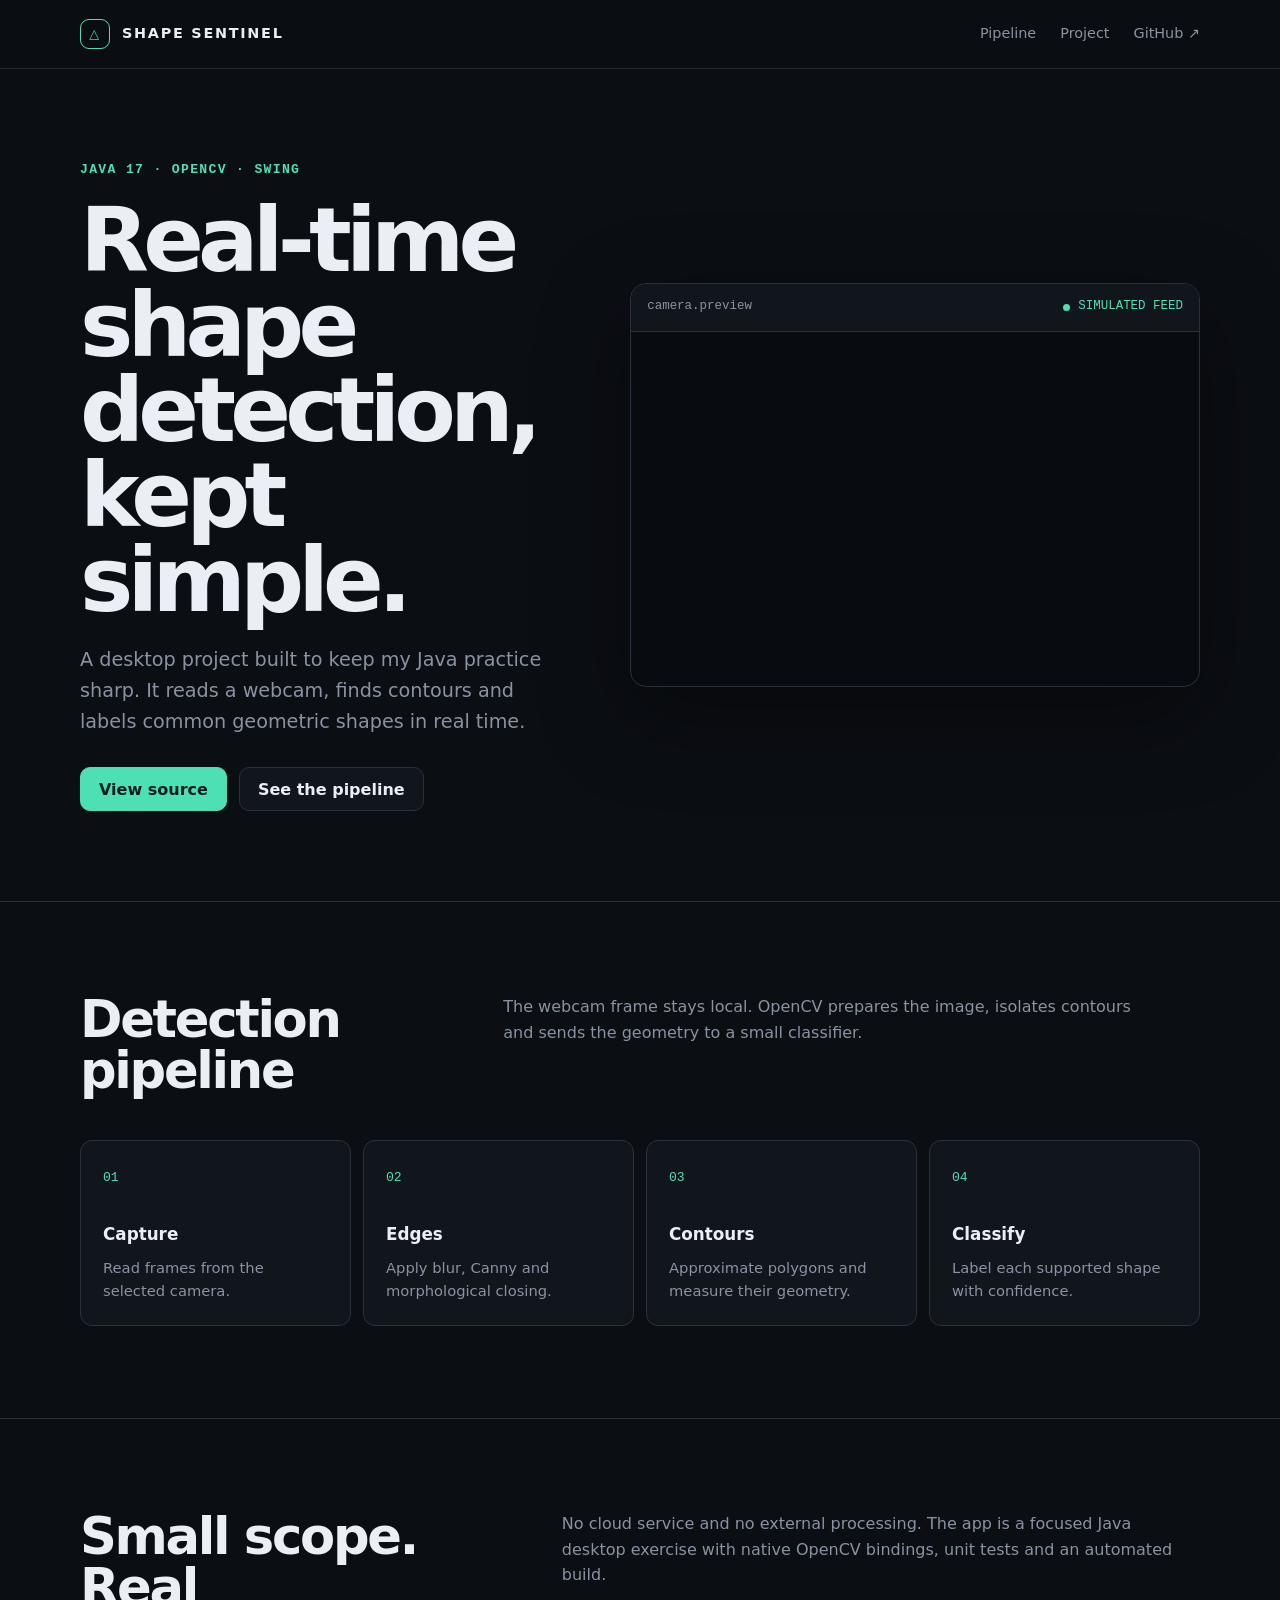
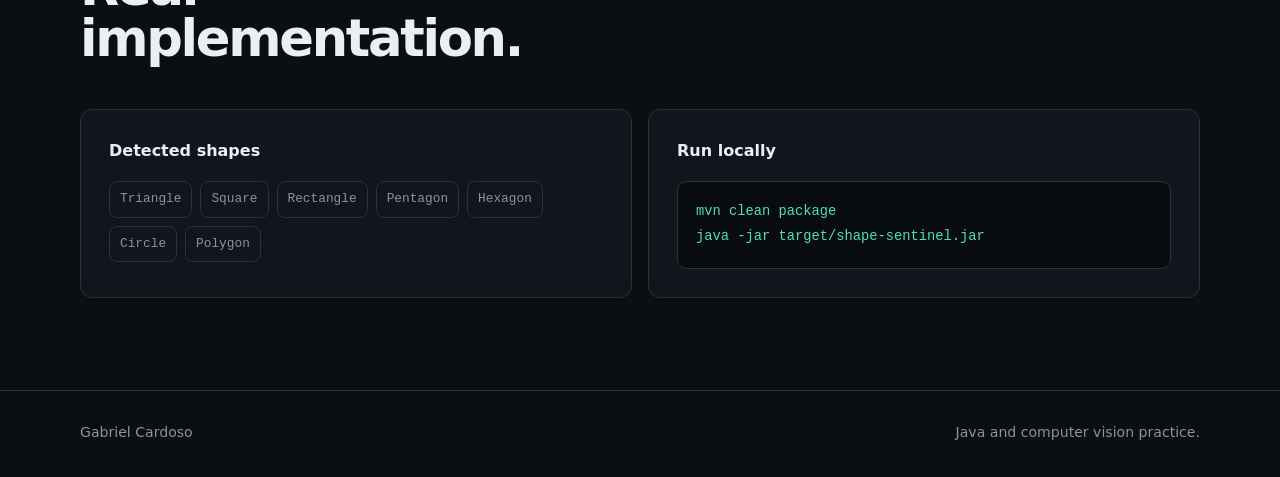
==== docs/index.html @ 66e1e141 "Add a concise project showcase page" ====
<!doctype html>
<html lang="en">
<head>
    <meta charset="utf-8">
    <meta name="viewport" content="width=device-width, initial-scale=1">
    <meta name="description" content="Shape Sentinel is a Java 17 and OpenCV desktop project for real-time geometric shape detection.">
    <meta name="theme-color" content="#0b0e13">
    <title>Shape Sentinel | Java Computer Vision</title>
    <link rel="stylesheet" href="styles.css">
</head>
<body>
    <header class="site-header">
        <nav class="nav shell" aria-label="Main navigation">
            <a class="brand" href="#top" aria-label="Shape Sentinel home">
                <span class="brand-mark" aria-hidden="true">△</span>
                <span>SHAPE SENTINEL</span>
            </a>
            <div class="nav-links">
                <a href="#pipeline">Pipeline</a>
                <a href="#project">Project</a>
                <a class="repo-link" href="https://github.com/socgabrielcardoso/shape-sentinel">GitHub ↗</a>
            </div>
        </nav>
    </header>

    <main id="top">
        <section class="hero shell">
            <div>
                <p class="eyebrow">Java 17 · OpenCV · Swing</p>
                <h1>Real-time shape detection, kept simple.</h1>
                <p class="lead">A desktop project built to keep my Java practice sharp. It reads a webcam, finds contours and labels common geometric shapes in real time.</p>
                <div class="actions">
                    <a class="button primary" href="https://github.com/socgabrielcardoso/shape-sentinel">View source</a>
                    <a class="button" href="#pipeline">See the pipeline</a>
                </div>
            </div>

            <div class="viewer" aria-label="Shape detection interface preview">
                <div class="viewer-bar">
                    <span>camera.preview</span>
                    <span class="live-state">SIMULATED FEED</span>
                </div>
                <canvas id="detection-preview" width="720" height="450" role="img" aria-label="Animated preview of geometric shapes being detected">Shape detection preview</canvas>
            </div>
        </section>

        <section class="section" id="pipeline">
            <div class="shell">
                <div class="section-heading">
                    <h2>Detection pipeline</h2>
                    <p>The webcam frame stays local. OpenCV prepares the image, isolates contours and sends the geometry to a small classifier.</p>
                </div>
                <div class="pipeline">
                    <article class="step">
                        <span class="step-index">01</span>
                        <h3>Capture</h3>
                        <p>Read frames from the selected camera.</p>
                    </article>
                    <article class="step">
                        <span class="step-index">02</span>
                        <h3>Edges</h3>
                        <p>Apply blur, Canny and morphological closing.</p>
                    </article>
                    <article class="step">
                        <span class="step-index">03</span>
                        <h3>Contours</h3>
                        <p>Approximate polygons and measure their geometry.</p>
                    </article>
                    <article class="step">
                        <span class="step-index">04</span>
                        <h3>Classify</h3>
                        <p>Label each supported shape with confidence.</p>
                    </article>
                </div>
            </div>
        </section>

        <section class="section" id="project">
            <div class="shell">
                <div class="section-heading">
                    <h2>Small scope. Real implementation.</h2>
                    <p>No cloud service and no external processing. The app is a focused Java desktop exercise with native OpenCV bindings, unit tests and an automated build.</p>
                </div>
                <div class="details-grid">
                    <article class="info-card">
                        <h3>Detected shapes</h3>
                        <div class="tags" aria-label="Supported shapes">
                            <span class="tag">Triangle</span>
                            <span class="tag">Square</span>
                            <span class="tag">Rectangle</span>
                            <span class="tag">Pentagon</span>
                            <span class="tag">Hexagon</span>
                            <span class="tag">Circle</span>
                            <span class="tag">Polygon</span>
                        </div>
                    </article>
                    <article class="info-card">
                        <h3>Run locally</h3>
                        <pre class="terminal"><code>mvn clean package
java -jar target/shape-sentinel.jar</code></pre>
                    </article>
                </div>
            </div>
        </section>
    </main>

    <footer class="site-footer">
        <div class="footer-row shell">
            <span>Gabriel Cardoso</span>
            <span>Java and computer vision practice.</span>
        </div>
    </footer>
</body>
</html>
---- docs/styles.css ----
:root {
    color-scheme: dark;
    --background: #0b0e13;
    --surface: #11151c;
    --surface-raised: #191e27;
    --border: #2a313d;
    --text: #ebeff5;
    --muted: #8993a3;
    --accent: #4ee0b5;
    --accent-ink: #0c1f1a;
    --warning: #ffd650;
    --purple: #e284ff;
    --blue: #5cb5ff;
    --radius: 16px;
    --content: 1120px;
}

* {
    box-sizing: border-box;
}

html {
    scroll-behavior: smooth;
}

body {
    margin: 0;
    min-width: 320px;
    background: var(--background);
    color: var(--text);
    font-family: Inter, ui-sans-serif, system-ui, -apple-system, BlinkMacSystemFont, "Segoe UI", sans-serif;
    font-size: 1rem;
    line-height: 1.6;
}

a {
    color: inherit;
    text-decoration: none;
}

button,
a {
    -webkit-tap-highlight-color: transparent;
}

.shell {
    width: min(calc(100% - 40px), var(--content));
    margin: 0 auto;
}

.site-header {
    position: sticky;
    top: 0;
    z-index: 10;
    border-bottom: 1px solid color-mix(in srgb, var(--border) 80%, transparent);
    background: color-mix(in srgb, var(--background) 88%, transparent);
    backdrop-filter: blur(14px);
}

.nav {
    min-height: 68px;
    display: flex;
    align-items: center;
    justify-content: space-between;
    gap: 24px;
}

.brand {
    display: inline-flex;
    align-items: center;
    gap: 12px;
    font-size: 0.9rem;
    font-weight: 800;
    letter-spacing: 0.12em;
}

.brand-mark {
    width: 30px;
    height: 30px;
    display: grid;
    place-items: center;
    border: 1px solid var(--accent);
    border-radius: 9px;
    color: var(--accent);
    font-size: 0.8rem;
}

.nav-links {
    display: flex;
    align-items: center;
    gap: 24px;
    color: var(--muted);
    font-size: 0.9rem;
}

.nav-links a:hover,
.nav-links a:focus-visible {
    color: var(--text);
}

.hero {
    min-height: calc(100vh - 68px);
    display: grid;
    grid-template-columns: minmax(0, 0.9fr) minmax(440px, 1.1fr);
    align-items: center;
    gap: clamp(40px, 7vw, 84px);
    padding: 72px 0;
}

.eyebrow {
    margin: 0 0 18px;
    color: var(--accent);
    font-family: "SFMono-Regular", Consolas, "Liberation Mono", monospace;
    font-size: 0.82rem;
    font-weight: 700;
    letter-spacing: 0.1em;
    text-transform: uppercase;
}

h1,
h2,
p {
    margin-top: 0;
}

h1 {
    max-width: 720px;
    margin-bottom: 22px;
    font-size: clamp(3rem, 7vw, 5.8rem);
    line-height: 0.95;
    letter-spacing: -0.065em;
}

.lead {
    max-width: 590px;
    margin-bottom: 30px;
    color: var(--muted);
    font-size: clamp(1.05rem, 2vw, 1.2rem);
}

.actions {
    display: flex;
    flex-wrap: wrap;
    gap: 12px;
}

.button {
    min-height: 44px;
    display: inline-flex;
    align-items: center;
    justify-content: center;
    padding: 0 18px;
    border: 1px solid var(--border);
    border-radius: 10px;
    background: var(--surface);
    font-weight: 750;
}

.button.primary {
    border-color: var(--accent);
    background: var(--accent);
    color: var(--accent-ink);
}

.button:hover,
.button:focus-visible {
    transform: translateY(-1px);
    filter: brightness(1.08);
}

.viewer {
    overflow: hidden;
    border: 1px solid var(--border);
    border-radius: var(--radius);
    background: #080b0f;
    box-shadow: 0 28px 90px rgba(0, 0, 0, 0.38);
}

.viewer-bar {
    min-height: 48px;
    display: flex;
    align-items: center;
    justify-content: space-between;
    gap: 16px;
    padding: 0 16px;
    border-bottom: 1px solid var(--border);
    background: var(--surface);
    color: var(--muted);
    font-family: "SFMono-Regular", Consolas, "Liberation Mono", monospace;
    font-size: 0.78rem;
}

.live-state {
    display: inline-flex;
    align-items: center;
    gap: 8px;
    color: var(--accent);
}

.live-state::before {
    width: 7px;
    height: 7px;
    border-radius: 50%;
    background: currentColor;
    content: "";
}

.viewer canvas {
    width: 100%;
    aspect-ratio: 16 / 10;
    display: block;
}

.section {
    padding: 92px 0;
    border-top: 1px solid var(--border);
}

.section-heading {
    display: grid;
    grid-template-columns: 0.55fr 1fr;
    gap: 40px;
    margin-bottom: 44px;
}

h2 {
    margin-bottom: 0;
    font-size: clamp(2rem, 4vw, 3.2rem);
    line-height: 1;
    letter-spacing: -0.045em;
}

.section-heading p {
    max-width: 650px;
    margin-bottom: 0;
    color: var(--muted);
}

.pipeline {
    display: grid;
    grid-template-columns: repeat(4, 1fr);
    gap: 12px;
}

.step,
.info-card {
    border: 1px solid var(--border);
    border-radius: 12px;
    background: var(--surface);
}

.step {
    min-height: 170px;
    padding: 22px;
}

.step-index {
    color: var(--accent);
    font-family: "SFMono-Regular", Consolas, "Liberation Mono", monospace;
    font-size: 0.82rem;
}

.step h3 {
    margin: 32px 0 8px;
    font-size: 1.05rem;
}

.step p {
    margin-bottom: 0;
    color: var(--muted);
    font-size: 0.92rem;
}

.details-grid {
    display: grid;
    grid-template-columns: repeat(2, minmax(0, 1fr));
    gap: 16px;
}

.info-card {
    padding: 28px;
}

.info-card h3 {
    margin: 0 0 18px;
    font-size: 1rem;
}

.tags {
    display: flex;
    flex-wrap: wrap;
    gap: 8px;
}

.tag {
    padding: 7px 10px;
    border: 1px solid var(--border);
    border-radius: 8px;
    color: var(--muted);
    font-family: "SFMono-Regular", Consolas, "Liberation Mono", monospace;
    font-size: 0.8rem;
}

.terminal {
    overflow-x: auto;
    margin: 0;
    padding: 18px;
    border: 1px solid var(--border);
    border-radius: 10px;
    background: #080b0f;
    color: var(--accent);
    font-family: "SFMono-Regular", Consolas, "Liberation Mono", monospace;
    font-size: 0.86rem;
    line-height: 1.8;
}

.site-footer {
    padding: 30px 0;
    border-top: 1px solid var(--border);
    color: var(--muted);
    font-size: 0.88rem;
}

.footer-row {
    display: flex;
    justify-content: space-between;
    gap: 20px;
}

:focus-visible {
    outline: 2px solid var(--accent);
    outline-offset: 3px;
}

@media (max-width: 900px) {
    .hero {
        grid-template-columns: 1fr;
        min-height: auto;
    }

    .viewer {
        max-width: 720px;
    }

    .pipeline {
        grid-template-columns: repeat(2, 1fr);
    }
}

@media (max-width: 620px) {
    .shell {
        width: min(calc(100% - 28px), var(--content));
    }

    .nav-links a:not(.repo-link) {
        display: none;
    }

    .hero,
    .section {
        padding: 64px 0;
    }

    .section-heading,
    .pipeline,
    .details-grid {
        grid-template-columns: 1fr;
    }

    .section-heading {
        gap: 20px;
    }

    .footer-row {
        flex-direction: column;
    }
}

@media (prefers-reduced-motion: reduce) {
    html {
        scroll-behavior: auto;
    }

    *,
    *::before,
    *::after {
        transition-duration: 0.01ms !important;
        animation-duration: 0.01ms !important;
        animation-iteration-count: 1 !important;
    }
}
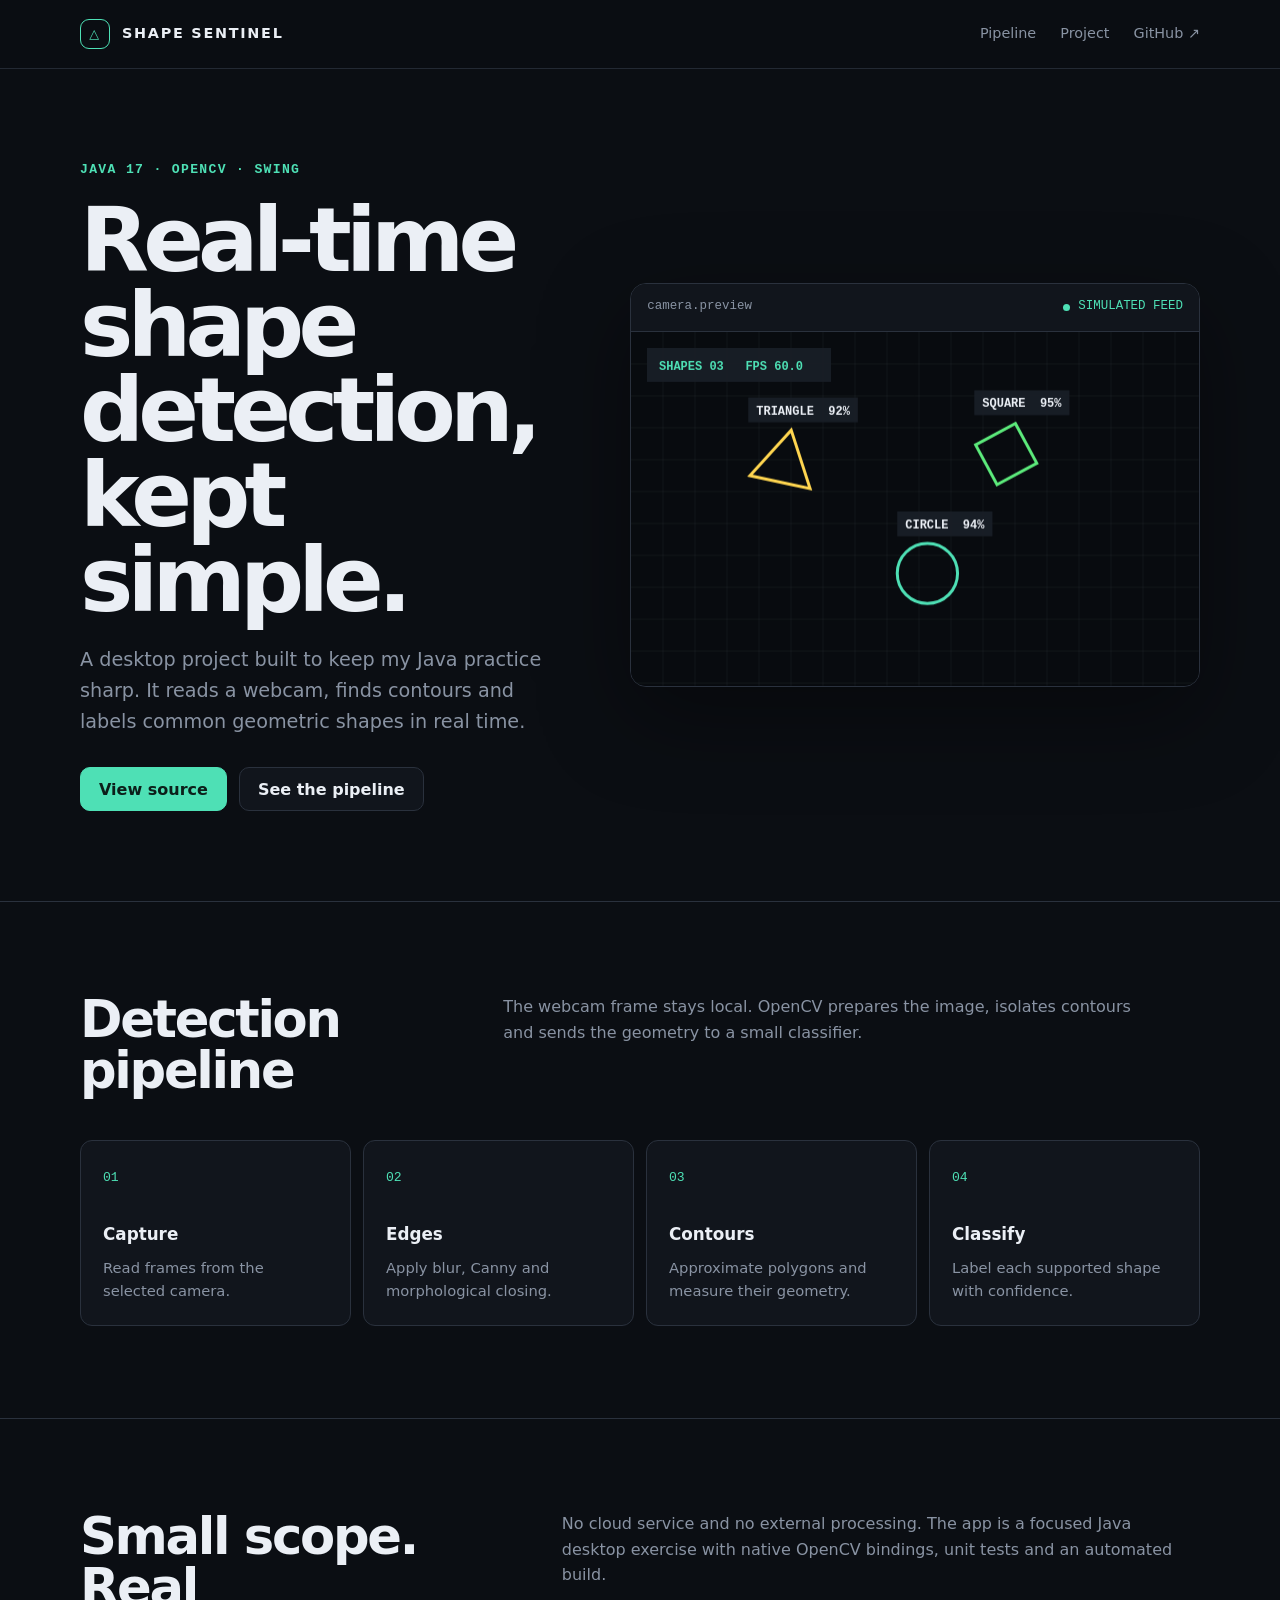
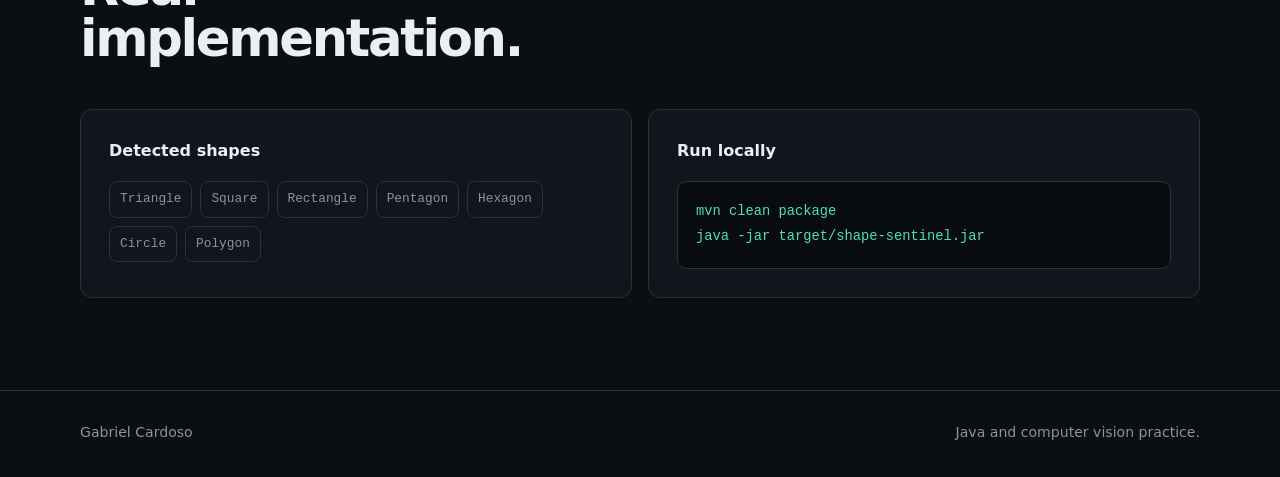
==== commit b0de3166: "Animate the shape detection preview" ====
--- a/docs/index.html
+++ b/docs/index.html
@@ -110,5 +110,6 @@
             <span>Java and computer vision practice.</span>
         </div>
     </footer>
+    <script src="app.js"></script>
 </body>
 </html>
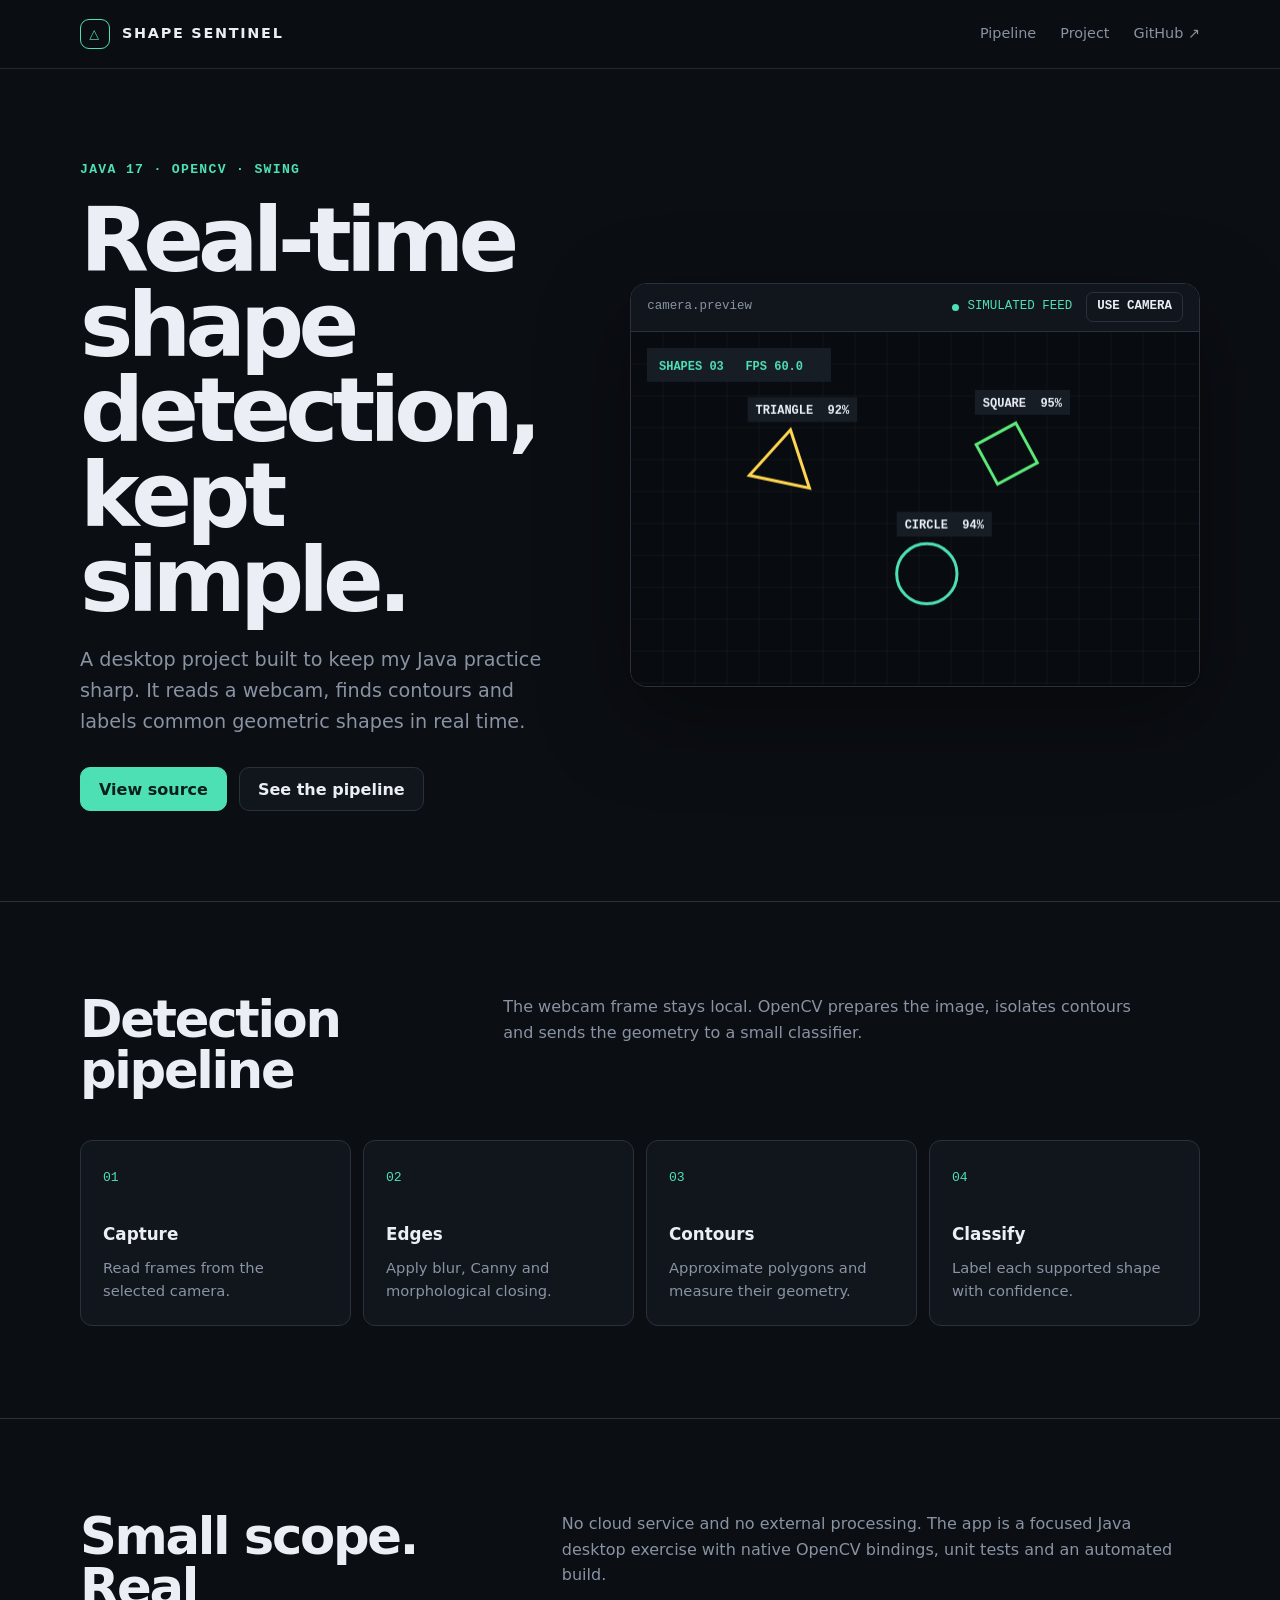
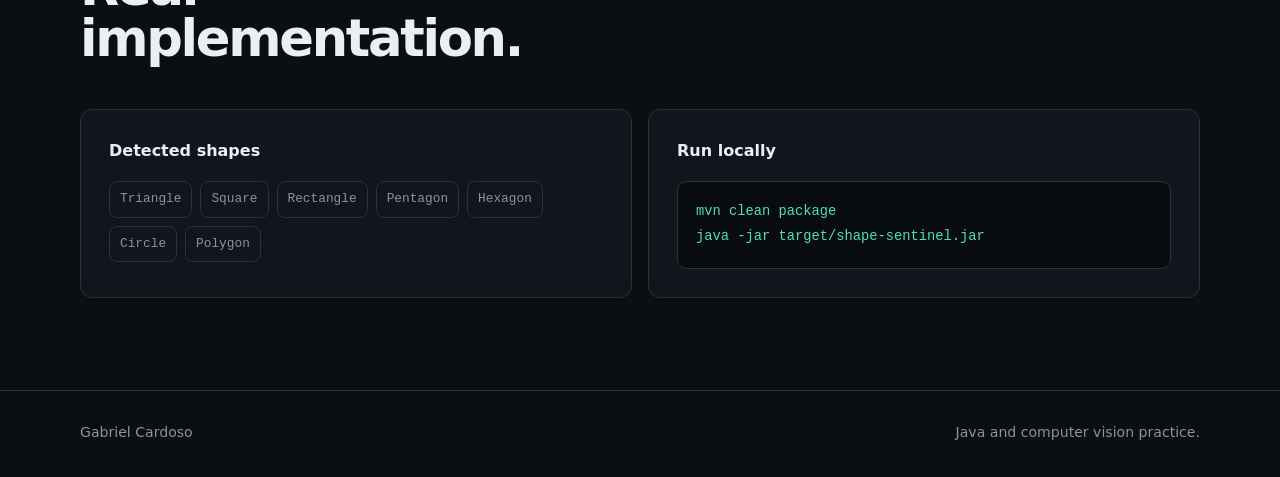
==== commit 092dc6ee: "Add live webcam detection to the showcase" ====
--- a/docs/index.html
+++ b/docs/index.html
@@ -38,8 +38,12 @@
             <div class="viewer" aria-label="Shape detection interface preview">
                 <div class="viewer-bar">
                     <span>camera.preview</span>
-                    <span class="live-state">SIMULATED FEED</span>
+                    <div class="viewer-actions">
+                        <span class="live-state" id="feed-state" aria-live="polite">SIMULATED FEED</span>
+                        <button class="camera-toggle" id="camera-toggle" type="button">USE CAMERA</button>
+                    </div>
                 </div>
+                <video id="camera-source" muted playsinline hidden></video>
                 <canvas id="detection-preview" width="720" height="450" role="img" aria-label="Animated preview of geometric shapes being detected">Shape detection preview</canvas>
             </div>
         </section>
@@ -111,5 +115,6 @@
         </div>
     </footer>
     <script src="app.js"></script>
+    <script src="camera.js"></script>
 </body>
 </html>
--- a/docs/styles.css
+++ b/docs/styles.css
@@ -197,6 +197,35 @@
     color: var(--accent);
 }
 
+.viewer-actions {
+    display: flex;
+    align-items: center;
+    gap: 14px;
+}
+
+.camera-toggle {
+    min-height: 30px;
+    padding: 0 10px;
+    border: 1px solid var(--border);
+    border-radius: 7px;
+    background: transparent;
+    color: var(--text);
+    font: inherit;
+    font-weight: 700;
+    cursor: pointer;
+}
+
+.camera-toggle:hover,
+.camera-toggle:focus-visible {
+    border-color: var(--accent);
+    color: var(--accent);
+}
+
+.camera-toggle:disabled {
+    cursor: wait;
+    opacity: 0.6;
+}
+
 .live-state::before {
     width: 7px;
     height: 7px;
@@ -374,6 +403,17 @@
     .footer-row {
         flex-direction: column;
     }
+
+    .viewer-bar {
+        align-items: flex-start;
+        flex-direction: column;
+        padding: 12px 14px;
+    }
+
+    .viewer-actions {
+        width: 100%;
+        justify-content: space-between;
+    }
 }
 
 @media (prefers-reduced-motion: reduce) {
